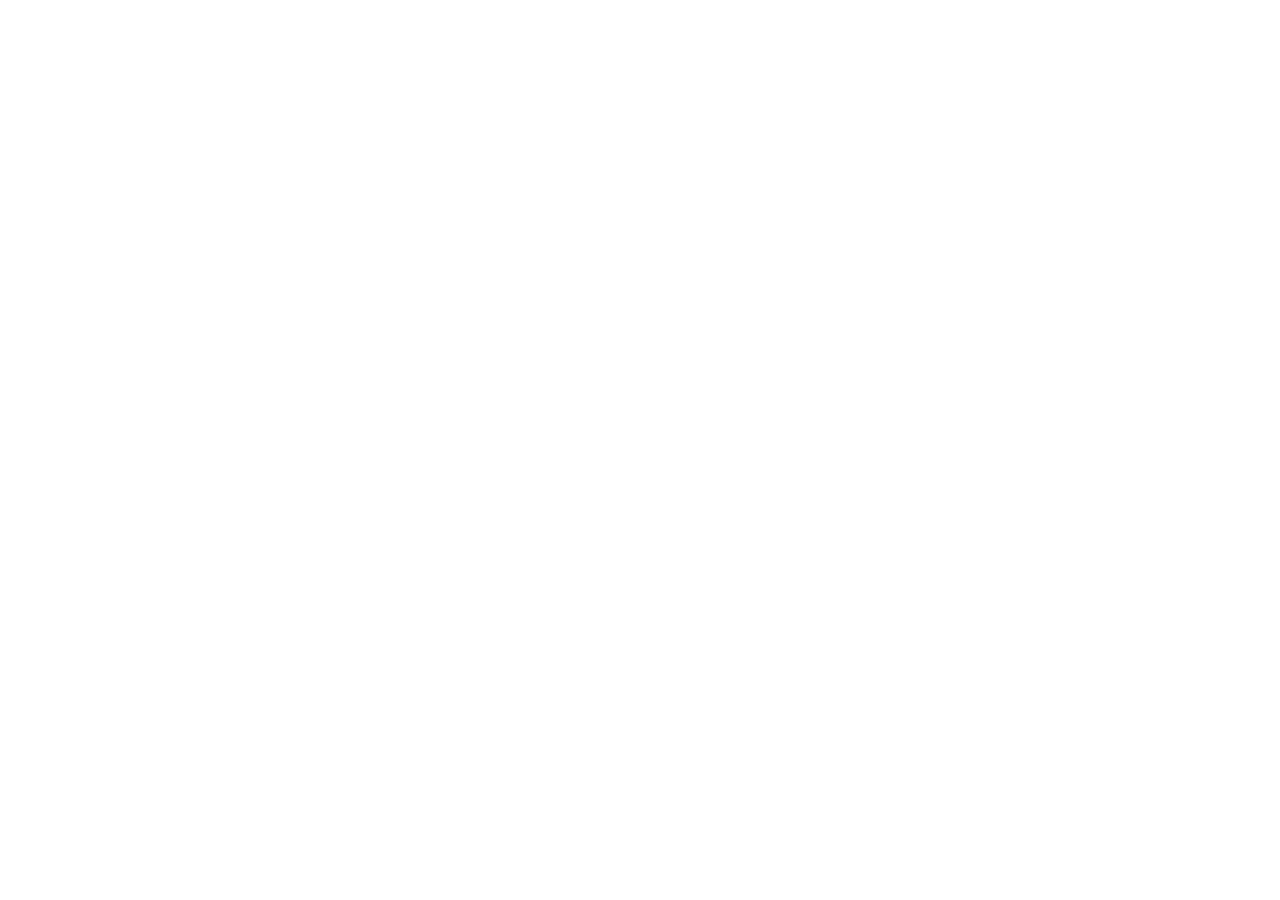
==== index.html @ 96ba2b75 "All files ready and setup" ====
<!doctype html>
<html lang="en">
  <head>
    <meta charset="UTF-8" />
    <meta name="viewport" content="width=device-width, initial-scale=1.0" />
    <title>Login | Github Issue Tracker</title>
    <link rel="stylesheet" href="./assets/css/login.css" />
  </head>
  <body>
    <script src="./assets/js/login.js"></script>
  </body>
</html>
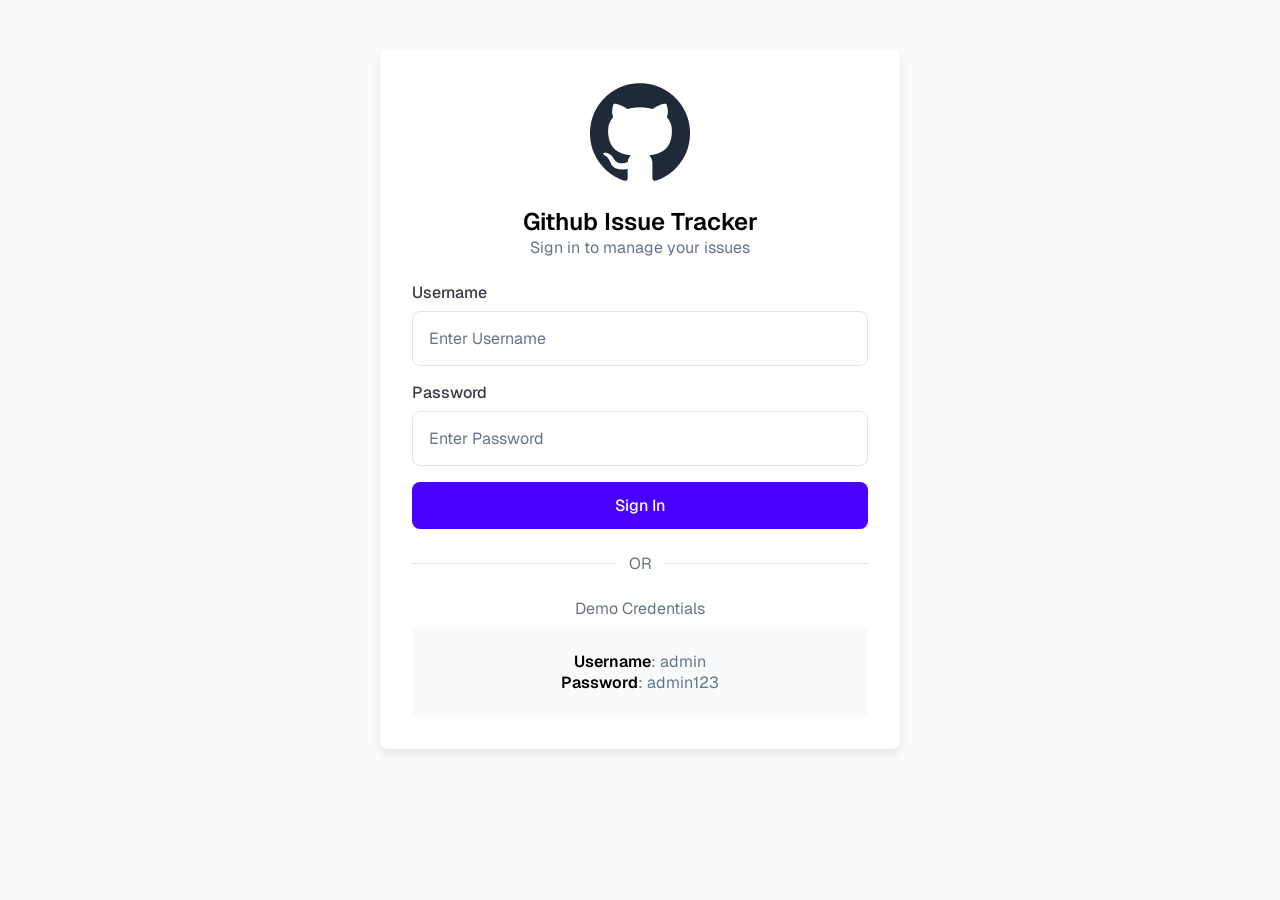
==== commit ac017c6c: "login page done with login functionality" ====
--- a/index.html
+++ b/index.html
@@ -4,9 +4,63 @@
     <meta charset="UTF-8" />
     <meta name="viewport" content="width=device-width, initial-scale=1.0" />
     <title>Login | Github Issue Tracker</title>
+    <link
+      rel="shortcut icon"
+      href="./assets/github-logo.png"
+      type="image/x-icon"
+    />
     <link rel="stylesheet" href="./assets/css/login.css" />
   </head>
   <body>
+    <section class="login-container">
+      <div class="login-header">
+        <img src="./assets/github-logo.png" alt="" class="logo" />
+        <h2 class="login-heading">github issue tracker</h2>
+        <p class="login-paragraph">Sign in to manage your issues</p>
+      </div>
+      <div class="login-form">
+        <div class="input-field">
+          <label for="username" class="label">Username</label>
+          <br />
+          <input
+            type="text"
+            id="username"
+            class="input"
+            placeholder="Enter Username"
+          />
+        </div>
+        <div class="input-field">
+          <label for="password" class="label">Password</label>
+          <br />
+          <input
+            type="text"
+            id="password"
+            class="input"
+            placeholder="Enter Password"
+          />
+        </div>
+        <p class="error hide" id="error">Wrong Credentials</p>
+        <button class="login-submit" onclick="loginSubmit()">Sign In</button>
+      </div>
+      <div class="or">
+        <div class="line"></div>
+        <p>OR</p>
+        <div class="line"></div>
+      </div>
+      <div class="login-footer">
+        <p class="login-paragraph" style="text-align: center">
+          Demo Credentials
+        </p>
+        <div class="demo-credentials">
+          <p class="login-paragraph">
+            <span class="bold">Username</span>: admin
+          </p>
+          <p class="login-paragraph">
+            <span class="bold">Password</span>: admin123
+          </p>
+        </div>
+      </div>
+    </section>
     <script src="./assets/js/login.js"></script>
   </body>
 </html>
--- a/assets/css/login.css
+++ b/assets/css/login.css
@@ -0,0 +1,133 @@
+@import url("https://fonts.googleapis.com/css2?family=Geist:wght@100..900&display=swap");
+* {
+  margin: 0;
+  padding: 0;
+  box-sizing: border-box;
+  font-family: "Geist", sans-serif;
+}
+body {
+  font-style: normal;
+  background: #f8fafc;
+  display: flex;
+  justify-content: center;
+}
+.hide {
+  display: none;
+}
+.login-container {
+  margin-top: 50px;
+  width: 100%;
+  max-width: 520px;
+  background: #fff;
+  padding: 32px;
+  border-radius: 8px;
+  box-shadow: 0px 5px 10px 0px rgba(0, 0, 0, 0.08);
+}
+.login-header {
+  display: flex;
+  flex-direction: column;
+  align-items: center;
+  margin-bottom: 24px;
+}
+.logo {
+  width: 100px;
+  height: 100px;
+  margin-bottom: 24px;
+}
+.login-heading {
+  font-size: 1.5rem;
+  font-weight: 600;
+  color: #000;
+  text-transform: capitalize;
+}
+.login-paragraph {
+  font-size: 1rem;
+  font-weight: 400;
+  color: #64748b;
+}
+.login-form {
+  width: 100%;
+}
+.label {
+  display: inline-block;
+  font-size: 1rem;
+  font-weight: 500;
+  color: #3d3746;
+  margin-bottom: 8px;
+}
+.input-field {
+  margin-bottom: 16px;
+}
+.input {
+  width: 100%;
+  font-size: 1rem;
+  font-weight: 400;
+  color: #000;
+  padding: 16px;
+  outline: 0;
+  border: 1px solid #e4e4e7;
+  border-radius: 8px;
+  transition: border 0.2s;
+}
+.input::placeholder {
+  color: #64748b;
+}
+.input:focus {
+  border-color: #4a00ff;
+}
+.login-submit {
+  width: 100%;
+  font-size: 1rem;
+  font-weight: 500;
+  line-height: 16px;
+  color: #fff;
+  border: 0;
+  outline: 0;
+  background-color: #4a00ff;
+  padding: 16px 0 15px 0;
+  border-radius: 8px;
+  cursor: pointer;
+  margin-bottom: 24px;
+}
+.login-submit:hover {
+  background-color: #3700ff;
+}
+.error {
+  font-size: 1rem;
+  text-align: center;
+  padding-bottom: 10px;
+  font-weight: 600;
+  color: #e90c0c;
+}
+/* .login-submit:active {
+  transform: scale(0.98);
+} */
+.or {
+  width: 100%;
+  display: flex;
+  align-items: center;
+  justify-content: space-between;
+  margin-bottom: 24px;
+}
+.or p {
+  font-size: 1rem;
+  font-weight: 400;
+  color: #64748b;
+}
+.line {
+  width: 45%;
+  height: 1px;
+  background-color: #e4e4e7;
+  border-radius: 10px;
+}
+.demo-credentials {
+  width: 100%;
+  background-color: #f8fafc;
+  padding: 24px;
+  text-align: center;
+  margin-top: 8px;
+}
+.bold {
+  color: #000;
+  font-weight: 600;
+}
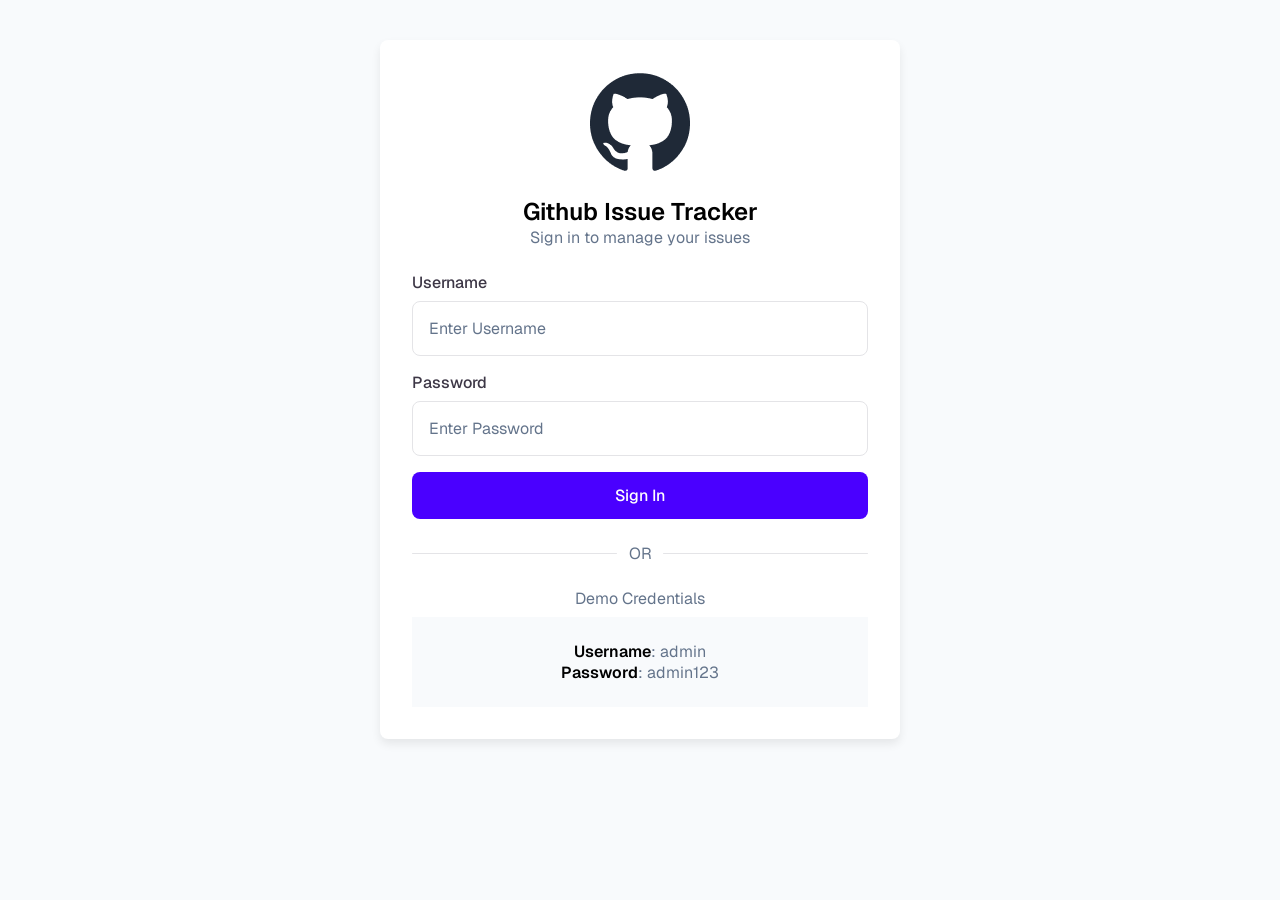
==== commit 554330e3: "some ui bug fixed" ====
--- a/index.html
+++ b/index.html
@@ -13,51 +13,53 @@
   </head>
   <body>
     <section class="login-container">
-      <div class="login-header">
-        <img src="./assets/github-logo.png" alt="" class="logo" />
-        <h2 class="login-heading">github issue tracker</h2>
-        <p class="login-paragraph">Sign in to manage your issues</p>
-      </div>
-      <div class="login-form">
-        <div class="input-field">
-          <label for="username" class="label">Username</label>
-          <br />
-          <input
-            type="text"
-            id="username"
-            class="input"
-            placeholder="Enter Username"
-          />
+      <div>
+        <div class="login-header">
+          <img src="./assets/github-logo.png" alt="Logo" class="logo" />
+          <h2 class="login-heading">github issue tracker</h2>
+          <p class="login-paragraph">Sign in to manage your issues</p>
         </div>
-        <div class="input-field">
-          <label for="password" class="label">Password</label>
-          <br />
-          <input
-            type="text"
-            id="password"
-            class="input"
-            placeholder="Enter Password"
-          />
+        <div class="login-form">
+          <div class="input-field">
+            <label for="username" class="label">Username</label>
+            <br />
+            <input
+              type="text"
+              id="username"
+              class="input"
+              placeholder="Enter Username"
+            />
+          </div>
+          <div class="input-field">
+            <label for="password" class="label">Password</label>
+            <br />
+            <input
+              type="text"
+              id="password"
+              class="input"
+              placeholder="Enter Password"
+            />
+          </div>
+          <p class="error hide" id="error">Wrong Credentials</p>
+          <button class="login-submit" onclick="loginSubmit()">Sign In</button>
         </div>
-        <p class="error hide" id="error">Wrong Credentials</p>
-        <button class="login-submit" onclick="loginSubmit()">Sign In</button>
-      </div>
-      <div class="or">
-        <div class="line"></div>
-        <p>OR</p>
-        <div class="line"></div>
-      </div>
-      <div class="login-footer">
-        <p class="login-paragraph" style="text-align: center">
-          Demo Credentials
-        </p>
-        <div class="demo-credentials">
-          <p class="login-paragraph">
-            <span class="bold">Username</span>: admin
+        <div class="or">
+          <div class="line"></div>
+          <p>OR</p>
+          <div class="line"></div>
+        </div>
+        <div class="login-footer">
+          <p class="login-paragraph" style="text-align: center">
+            Demo Credentials
           </p>
-          <p class="login-paragraph">
-            <span class="bold">Password</span>: admin123
-          </p>
+          <div class="demo-credentials">
+            <p class="login-paragraph">
+              <span class="bold">Username</span>: admin
+            </p>
+            <p class="login-paragraph">
+              <span class="bold">Password</span>: admin123
+            </p>
+          </div>
         </div>
       </div>
     </section>
--- a/assets/css/login.css
+++ b/assets/css/login.css
@@ -15,7 +15,7 @@
   display: none;
 }
 .login-container {
-  margin-top: 50px;
+  margin-top: 40px;
   width: 100%;
   max-width: 520px;
   background: #fff;
